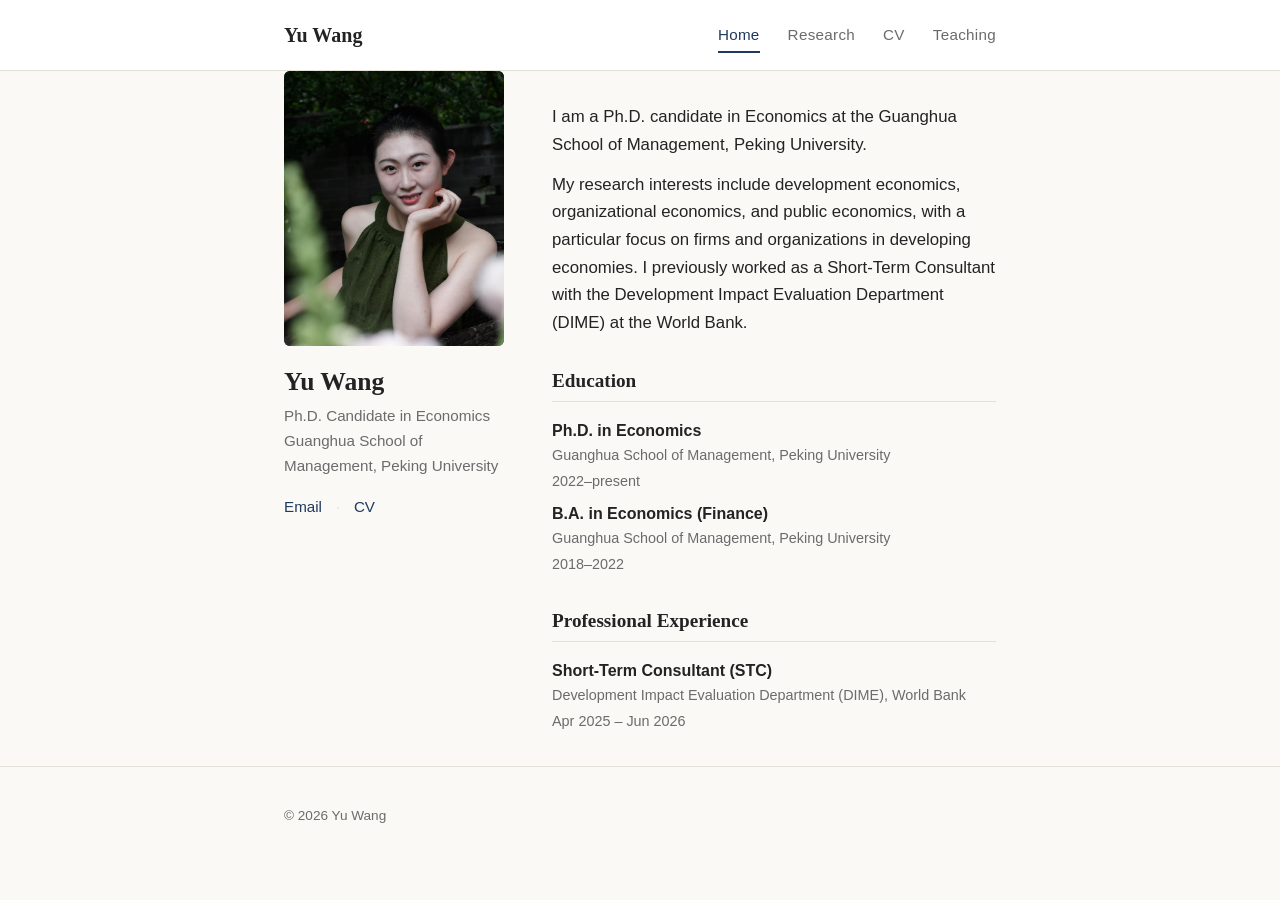
==== index.html @ 2f106c81 "Initial personal academic website Static HTML/CSS/JS site with Home, Research, CV, and Teaching page" ====
<!DOCTYPE html>
<html lang="en">
<head>
<meta charset="UTF-8">
<meta name="viewport" content="width=device-width, initial-scale=1.0">
<title>Yu Wang</title>
<link rel="stylesheet" href="css/style.css">
</head>
<body>
<header class="site-header">
  <div class="container header-inner">
    <a href="index.html" class="site-name">Yu Wang</a>
    <button class="nav-toggle" id="navToggle" aria-label="Toggle navigation" aria-expanded="false">
      <span></span><span></span><span></span>
    </button>
    <nav class="site-nav" id="siteNav">
      <a href="index.html" class="active">Home</a>
      <a href="research.html">Research</a>
      <a href="cv.html">CV</a>
      <a href="teaching.html">Teaching</a>
    </nav>
  </div>
</header>

<main class="container">
  <div class="home-grid">
    <aside class="home-sidebar">
      <div class="profile-photo">
        <img src="images/IMG_8006.jpg" alt="Yu Wang" onerror="this.parentElement.classList.add('no-photo')">
      </div>
      <h1>Yu Wang</h1>
      <p class="subtitle">Ph.D. Candidate in Economics<br>Guanghua School of Management, Peking University</p>
      <p class="links-row">
        <a href="mailto:yuphylliswang@gmail.com">Email</a>
        <span class="dot">·</span>
        <a href="cv.html">CV</a>
      </p>
    </aside>

    <div class="home-main">
      <div class="bio">
        <p>I am a Ph.D. candidate in Economics at the Guanghua School of Management, Peking University.</p>
        <p>My research interests include development economics, organizational economics, and public economics, with a particular focus on firms and organizations in developing economies. I previously worked as a Short-Term Consultant with the Development Impact Evaluation Department (DIME) at the World Bank.</p>
      </div>

      <section class="cv-section">
        <h2>Education</h2>
        <div class="cv-item">
          <div class="cv-item-main">
            <span class="cv-role">Ph.D. in Economics</span>
            <span class="cv-org">Guanghua School of Management, Peking University</span>
          </div>
          <span class="cv-date">2022–present</span>
        </div>
        <div class="cv-item">
          <div class="cv-item-main">
            <span class="cv-role">B.A. in Economics (Finance)</span>
            <span class="cv-org">Guanghua School of Management, Peking University</span>
          </div>
          <span class="cv-date">2018–2022</span>
        </div>
      </section>

      <section class="cv-section">
        <h2>Professional Experience</h2>
        <div class="cv-item">
          <div class="cv-item-main">
            <span class="cv-role">Short-Term Consultant (STC)</span>
            <span class="cv-org">Development Impact Evaluation Department (DIME), World Bank</span>
          </div>
          <span class="cv-date">Apr 2025 – Jun 2026</span>
        </div>
      </section>
    </div>
  </div>
</main>

<footer class="site-footer">
  <div class="container">
    <p>&copy; <span id="year">2026</span> Yu Wang</p>
  </div>
</footer>

<script src="js/main.js"></script>
</body>
</html>
---- css/style.css ----
:root {
  --color-bg: #faf9f6;
  --color-surface: #ffffff;
  --color-text: #232323;
  --color-text-light: #6b6b6b;
  --color-accent: #1f3a5f;
  --color-border: #e3e0d8;
  --font-serif: Georgia, Cambria, "Times New Roman", Times, serif;
  --font-sans: -apple-system, BlinkMacSystemFont, "Segoe UI", Roboto, Helvetica, Arial, sans-serif;
  --max-width: 760px;
}

* { box-sizing: border-box; }

body {
  margin: 0;
  background: var(--color-bg);
  color: var(--color-text);
  font-family: var(--font-sans);
  line-height: 1.65;
  -webkit-font-smoothing: antialiased;
}

.container {
  max-width: var(--max-width);
  margin: 0 auto;
  padding: 0 1.5rem;
}

a {
  color: var(--color-accent);
  text-decoration: none;
}
a:hover { text-decoration: underline; }

h1, h2, h3 {
  font-family: var(--font-serif);
  font-weight: 600;
  line-height: 1.25;
}

/* Header */
.site-header {
  border-bottom: 1px solid var(--color-border);
  background: var(--color-surface);
}
.header-inner {
  display: flex;
  align-items: center;
  justify-content: space-between;
  padding-top: 1.1rem;
  padding-bottom: 1.1rem;
  flex-wrap: wrap;
}
.site-name {
  font-family: var(--font-serif);
  font-size: 1.25rem;
  font-weight: 700;
  color: var(--color-text);
}
.site-name:hover { text-decoration: none; opacity: 0.8; }

.site-nav {
  display: flex;
  gap: 1.75rem;
}
.site-nav a {
  color: var(--color-text-light);
  font-size: 0.95rem;
  letter-spacing: 0.02em;
  padding: 0.25rem 0;
  border-bottom: 2px solid transparent;
}
.site-nav a:hover { color: var(--color-accent); text-decoration: none; }
.site-nav a.active {
  color: var(--color-accent);
  border-bottom-color: var(--color-accent);
}

.nav-toggle {
  display: none;
  flex-direction: column;
  justify-content: space-between;
  width: 22px;
  height: 16px;
  background: none;
  border: none;
  cursor: pointer;
  padding: 0;
}
.nav-toggle span {
  display: block;
  height: 2px;
  width: 100%;
  background: var(--color-text);
}

/* Main */
main { padding: 3rem 0 4rem; }
main.container > h1:first-child { margin-top: 0; }

.page-intro {
  color: var(--color-text-light);
  margin-top: -0.5rem;
}

/* Home page layout */
.home-grid {
  display: flex;
  gap: 3rem;
  align-items: flex-start;
}
.home-sidebar {
  width: 220px;
  flex-shrink: 0;
}
.home-sidebar .profile-photo {
  width: 100%;
  aspect-ratio: 4 / 5;
  border-radius: 6px;
  overflow: hidden;
  background: var(--color-accent);
  margin-bottom: 1.25rem;
}
.profile-photo img {
  width: 100%;
  height: 100%;
  object-fit: cover;
  display: block;
}
.profile-photo.no-photo img { display: none; }

.home-sidebar h1 { margin: 0 0 0.3rem; font-size: 1.6rem; }
.subtitle {
  color: var(--color-text-light);
  margin: 0 0 1rem;
  font-size: 0.95rem;
}

.home-main { flex: 1; min-width: 0; }
.bio { margin: 2rem 0 2rem; font-size: 1.05rem; }
.bio p { margin: 0 0 0.75rem; }
.bio p:last-child { margin-bottom: 0; }

.links-row { font-size: 0.95rem; }
.links-row .dot {
  color: var(--color-border);
  margin: 0 0.6rem;
}

/* Research page */
.research-section { margin-bottom: 2.5rem; }
.research-section h2 {
  font-size: 1.3rem;
  border-bottom: 1px solid var(--color-border);
  padding-bottom: 0.5rem;
  margin-bottom: 1.25rem;
}
.paper-entry { margin-bottom: 1.75rem; }
.paper-title { font-size: 1.05rem; margin: 0 0 0.3rem; }
.paper-meta {
  color: var(--color-text-light);
  font-style: italic;
  font-size: 0.9rem;
  margin: 0 0 0.5rem;
}
.paper-abstract { margin: 0 0 0.5rem; }
.paper-links { font-size: 0.9rem; }
.paper-links .dot { color: var(--color-border); margin: 0 0.6rem; }

/* CV page */
.cv-section { margin: 2rem 0; }
.cv-section h2 {
  font-size: 1.2rem;
  border-bottom: 1px solid var(--color-border);
  padding-bottom: 0.5rem;
  margin-bottom: 1rem;
}
.cv-item {
  display: flex;
  justify-content: space-between;
  gap: 1rem;
  margin-bottom: 0.4rem;
  flex-wrap: wrap;
}

/* The home page's right column is narrower than the CV page, so role/org
   plus date don't reliably fit on one line. Stack date below instead of
   letting it wrap inconsistently from entry to entry. */
.home-main .cv-item {
  flex-direction: column;
  align-items: flex-start;
  gap: 0.15rem;
}
.cv-item-main { display: flex; flex-direction: column; }
.cv-role { font-weight: 600; }
.cv-org { color: var(--color-text-light); font-size: 0.9rem; }
.cv-date {
  color: var(--color-text-light);
  font-size: 0.9rem;
  white-space: nowrap;
}
.cv-bullets {
  margin: 0.5rem 0 1.25rem;
  padding-left: 1.25rem;
  color: var(--color-text-light);
}
.cv-bullets li { margin-bottom: 0.3rem; }

/* Footer */
.site-footer {
  border-top: 1px solid var(--color-border);
  padding: 1.5rem 0;
  color: var(--color-text-light);
  font-size: 0.85rem;
}

/* Mobile */
@media (max-width: 700px) {
  .nav-toggle { display: flex; }
  .site-nav {
    display: none;
    flex-direction: column;
    gap: 0.75rem;
    width: 100%;
    padding-top: 0.75rem;
  }
  .site-nav.open { display: flex; }
  .home-grid { flex-direction: column; align-items: center; }
  .home-sidebar { width: 100%; max-width: 260px; text-align: center; }
  .home-main { width: 100%; }
}
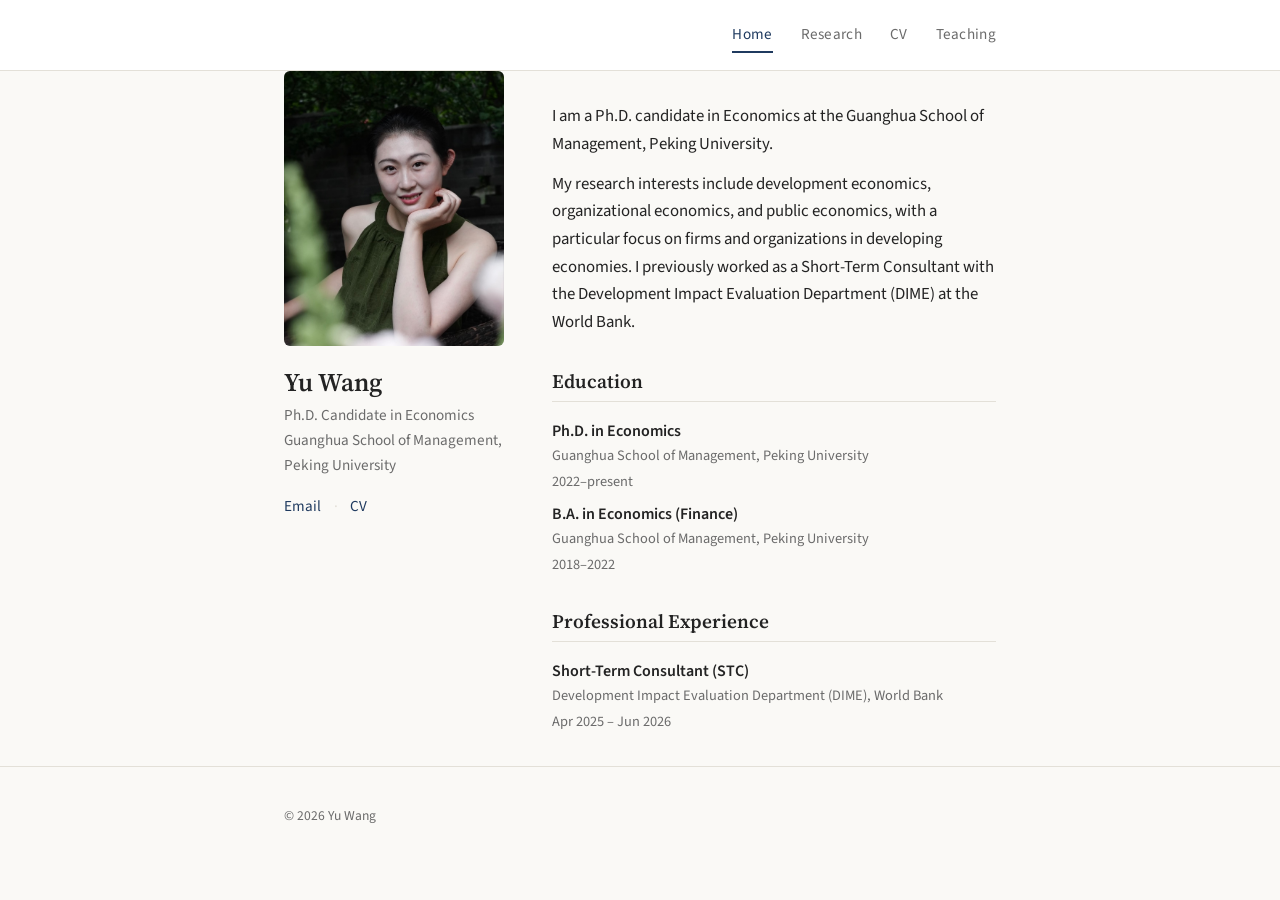
==== commit 44885b7b: "Update fonts, simplify header, compress photo, edit paper title - Switch to Source Serif 4 / Source " ====
--- a/index.html
+++ b/index.html
@@ -4,12 +4,14 @@
 <meta charset="UTF-8">
 <meta name="viewport" content="width=device-width, initial-scale=1.0">
 <title>Yu Wang</title>
+<link rel="preconnect" href="https://fonts.googleapis.com">
+<link rel="preconnect" href="https://fonts.gstatic.com" crossorigin>
+<link href="https://fonts.googleapis.com/css2?family=Source+Sans+3:ital,wght@0,400;0,600;1,400&family=Source+Serif+4:wght@600;700&display=swap" rel="stylesheet">
 <link rel="stylesheet" href="css/style.css">
 </head>
 <body>
 <header class="site-header">
   <div class="container header-inner">
-    <a href="index.html" class="site-name">Yu Wang</a>
     <button class="nav-toggle" id="navToggle" aria-label="Toggle navigation" aria-expanded="false">
       <span></span><span></span><span></span>
     </button>
@@ -26,7 +28,7 @@
   <div class="home-grid">
     <aside class="home-sidebar">
       <div class="profile-photo">
-        <img src="images/IMG_8006.jpg" alt="Yu Wang" onerror="this.parentElement.classList.add('no-photo')">
+        <img src="images/profile.jpg" alt="Yu Wang" onerror="this.parentElement.classList.add('no-photo')">
       </div>
       <h1>Yu Wang</h1>
       <p class="subtitle">Ph.D. Candidate in Economics<br>Guanghua School of Management, Peking University</p>
--- a/css/style.css
+++ b/css/style.css
@@ -5,8 +5,8 @@
   --color-text-light: #6b6b6b;
   --color-accent: #1f3a5f;
   --color-border: #e3e0d8;
-  --font-serif: Georgia, Cambria, "Times New Roman", Times, serif;
-  --font-sans: -apple-system, BlinkMacSystemFont, "Segoe UI", Roboto, Helvetica, Arial, sans-serif;
+  --font-serif: "Source Serif 4", Georgia, Cambria, "Times New Roman", Times, serif;
+  --font-sans: "Source Sans 3", -apple-system, BlinkMacSystemFont, "Segoe UI", Roboto, Helvetica, Arial, sans-serif;
   --max-width: 760px;
 }
 
@@ -47,18 +47,11 @@
 .header-inner {
   display: flex;
   align-items: center;
-  justify-content: space-between;
+  justify-content: flex-end;
   padding-top: 1.1rem;
   padding-bottom: 1.1rem;
   flex-wrap: wrap;
 }
-.site-name {
-  font-family: var(--font-serif);
-  font-size: 1.25rem;
-  font-weight: 700;
-  color: var(--color-text);
-}
-.site-name:hover { text-decoration: none; opacity: 0.8; }
 
 .site-nav {
   display: flex;
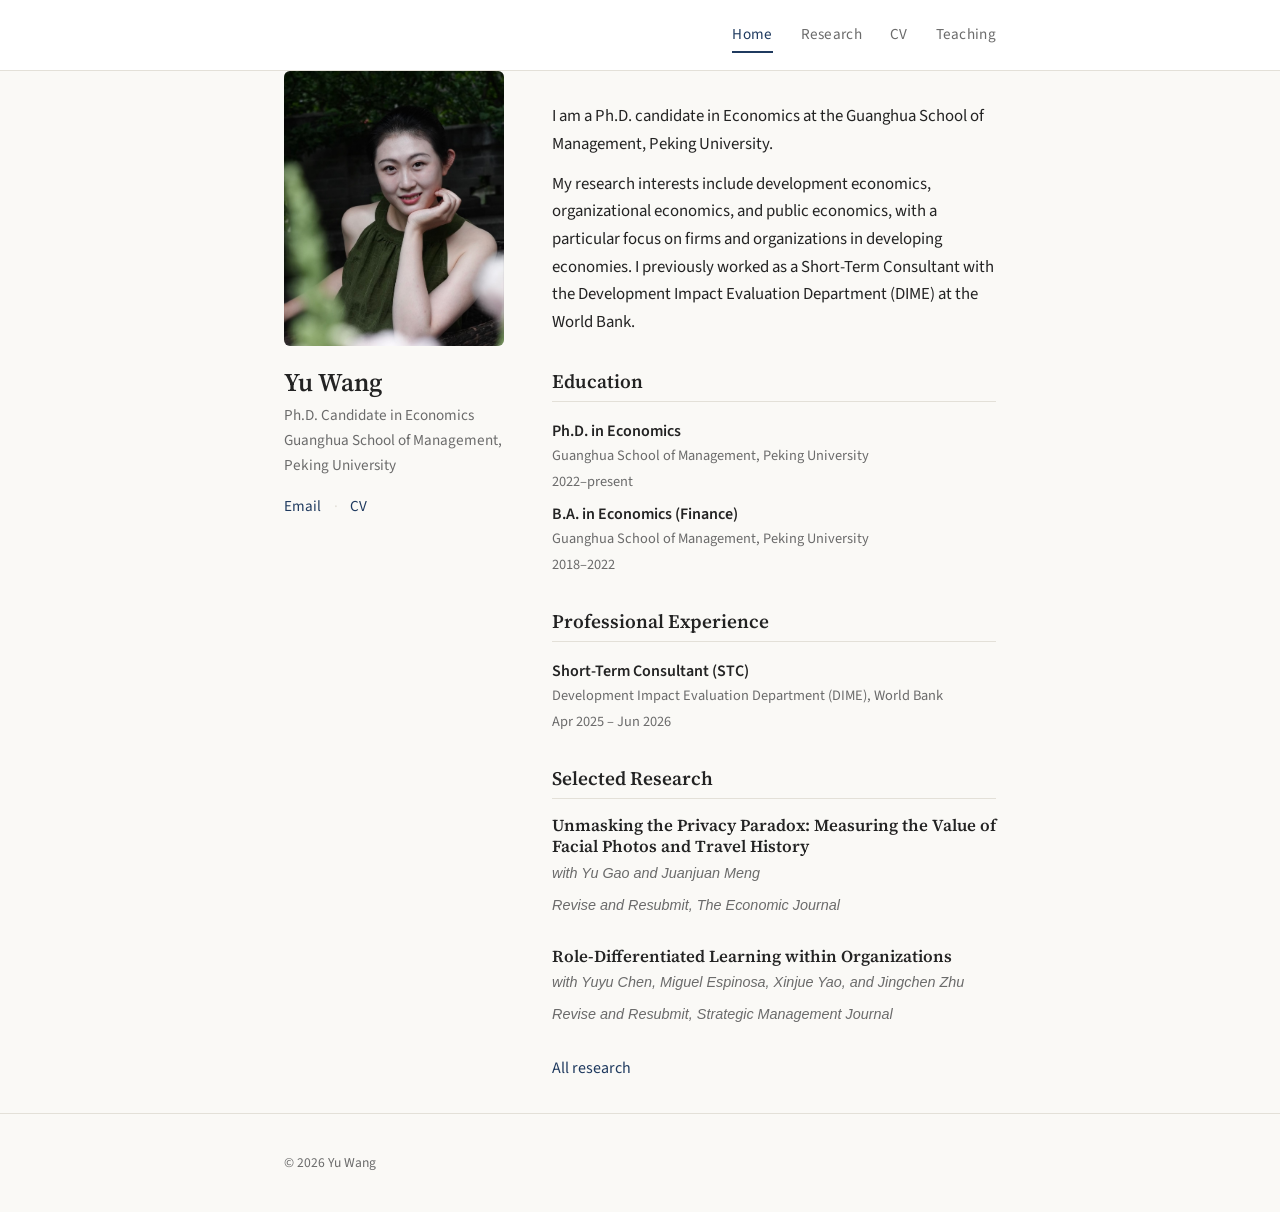
==== commit 572f6a35: "Update page titles and add Selected Research to homepage" ====
--- a/index.html
+++ b/index.html
@@ -3,7 +3,7 @@
 <head>
 <meta charset="UTF-8">
 <meta name="viewport" content="width=device-width, initial-scale=1.0">
-<title>Yu Wang</title>
+<title>Yu Wang | Economics Ph.D. Candidate, Peking University</title>
 <link rel="preconnect" href="https://fonts.googleapis.com">
 <link rel="preconnect" href="https://fonts.gstatic.com" crossorigin>
 <link href="https://fonts.googleapis.com/css2?family=Source+Sans+3:ital,wght@0,400;0,600;1,400&family=Source+Serif+4:wght@600;700&display=swap" rel="stylesheet">
@@ -73,6 +73,21 @@
           <span class="cv-date">Apr 2025 – Jun 2026</span>
         </div>
       </section>
+
+      <section class="cv-section">
+        <h2>Selected Research</h2>
+        <div class="paper-entry">
+          <h3 class="paper-title">Unmasking the Privacy Paradox: Measuring the Value of Facial Photos and Travel History</h3>
+          <p class="paper-meta">with Yu Gao and Juanjuan Meng</p>
+          <p class="paper-meta">Revise and Resubmit, <em>The Economic Journal</em></p>
+        </div>
+        <div class="paper-entry">
+          <h3 class="paper-title">Role-Differentiated Learning within Organizations</h3>
+          <p class="paper-meta">with Yuyu Chen, Miguel Espinosa, Xinjue Yao, and Jingchen Zhu</p>
+          <p class="paper-meta">Revise and Resubmit, <em>Strategic Management Journal</em></p>
+        </div>
+        <p><a href="research.html">All research</a></p>
+      </section>
     </div>
   </div>
 </main>
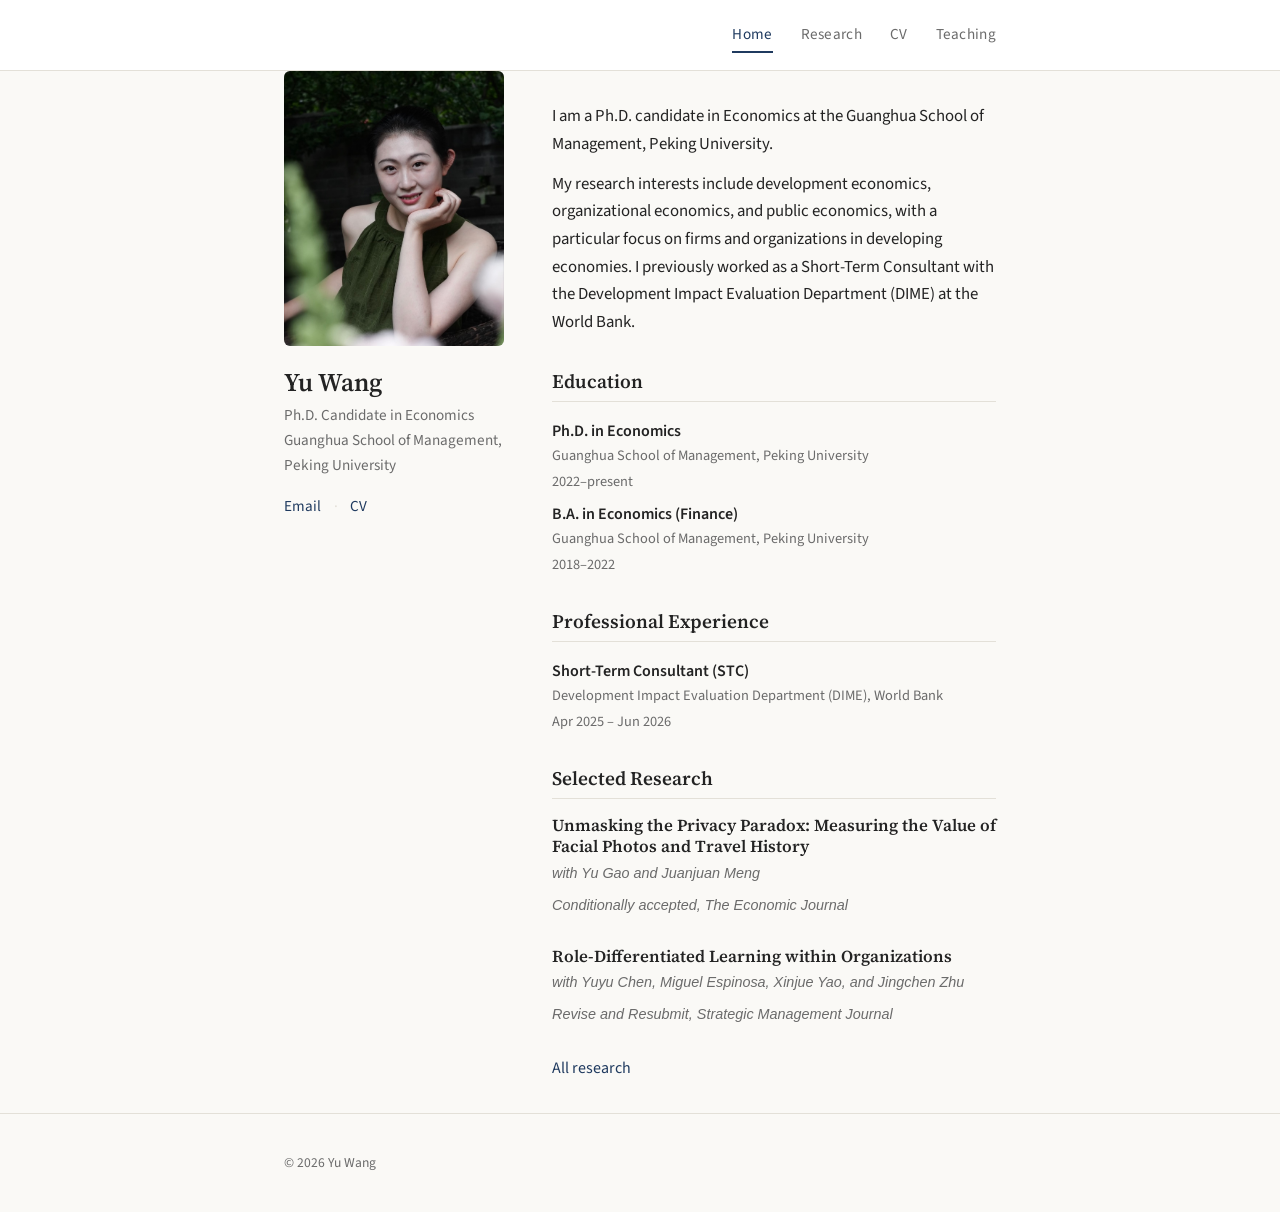
==== commit 1e489576: "Update privacy paper status to conditionally accepted at EJ" ====
--- a/index.html
+++ b/index.html
@@ -79,7 +79,7 @@
         <div class="paper-entry">
           <h3 class="paper-title">Unmasking the Privacy Paradox: Measuring the Value of Facial Photos and Travel History</h3>
           <p class="paper-meta">with Yu Gao and Juanjuan Meng</p>
-          <p class="paper-meta">Revise and Resubmit, <em>The Economic Journal</em></p>
+          <p class="paper-meta">Conditionally accepted, <em>The Economic Journal</em></p>
         </div>
         <div class="paper-entry">
           <h3 class="paper-title">Role-Differentiated Learning within Organizations</h3>
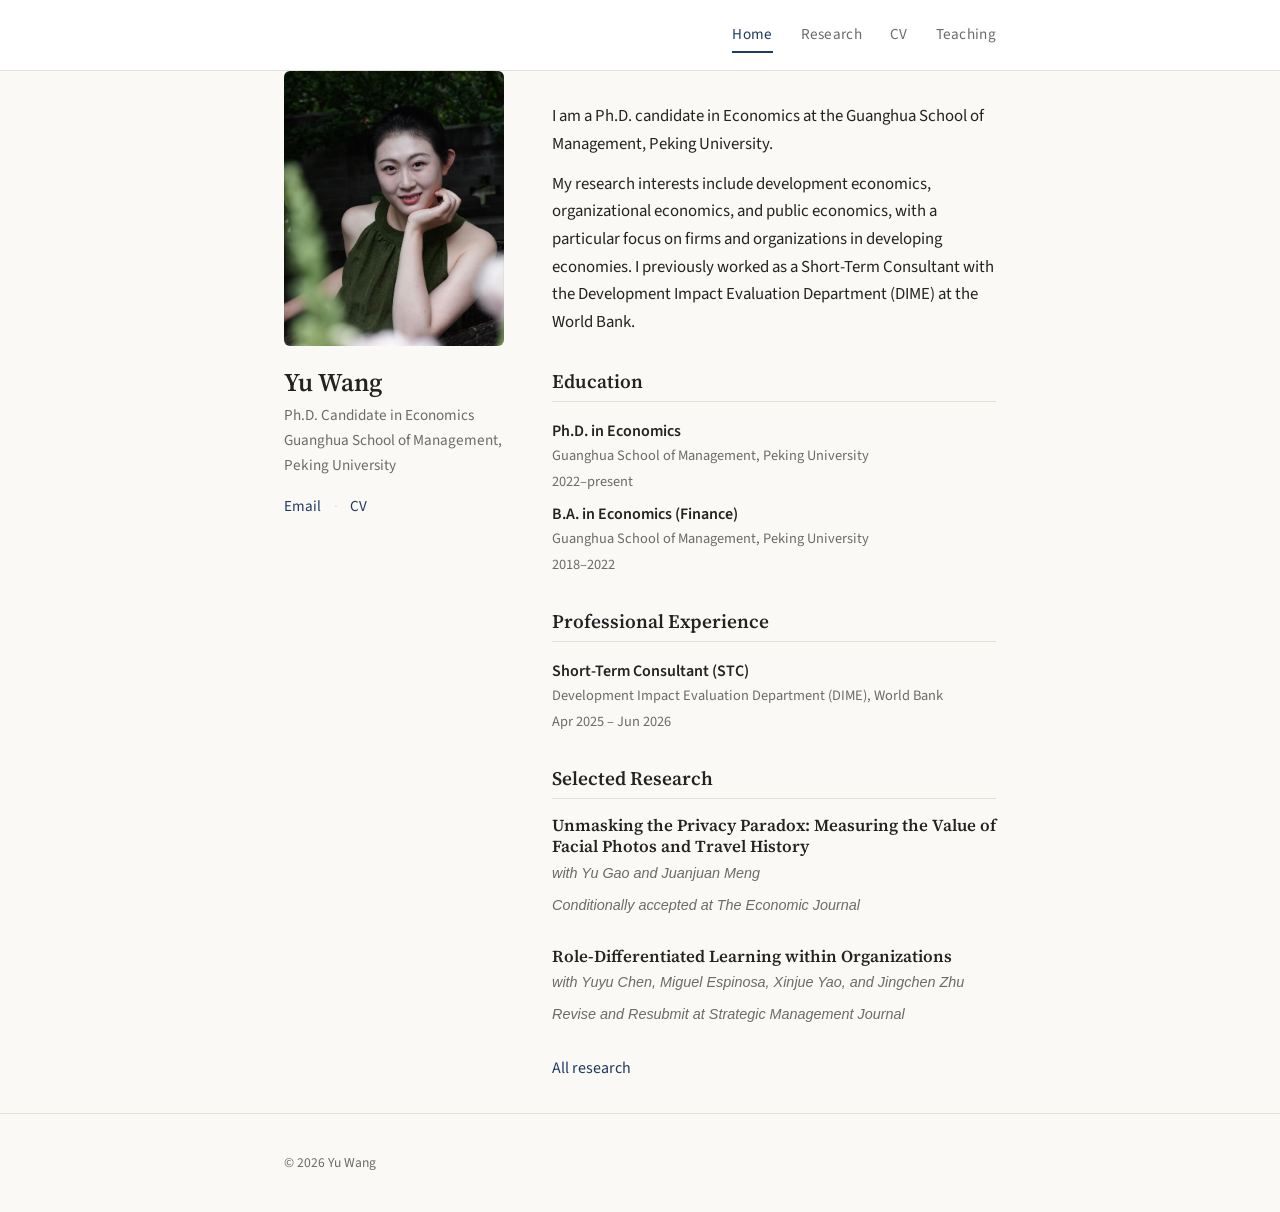
==== commit ed84b44b: "Update paper statuses" ====
--- a/index.html
+++ b/index.html
@@ -79,12 +79,12 @@
         <div class="paper-entry">
           <h3 class="paper-title">Unmasking the Privacy Paradox: Measuring the Value of Facial Photos and Travel History</h3>
           <p class="paper-meta">with Yu Gao and Juanjuan Meng</p>
-          <p class="paper-meta">Conditionally accepted, <em>The Economic Journal</em></p>
+          <p class="paper-meta">Conditionally accepted at <em>The Economic Journal</em></p>
         </div>
         <div class="paper-entry">
           <h3 class="paper-title">Role-Differentiated Learning within Organizations</h3>
           <p class="paper-meta">with Yuyu Chen, Miguel Espinosa, Xinjue Yao, and Jingchen Zhu</p>
-          <p class="paper-meta">Revise and Resubmit, <em>Strategic Management Journal</em></p>
+          <p class="paper-meta">Revise and Resubmit at <em>Strategic Management Journal</em></p>
         </div>
         <p><a href="research.html">All research</a></p>
       </section>
